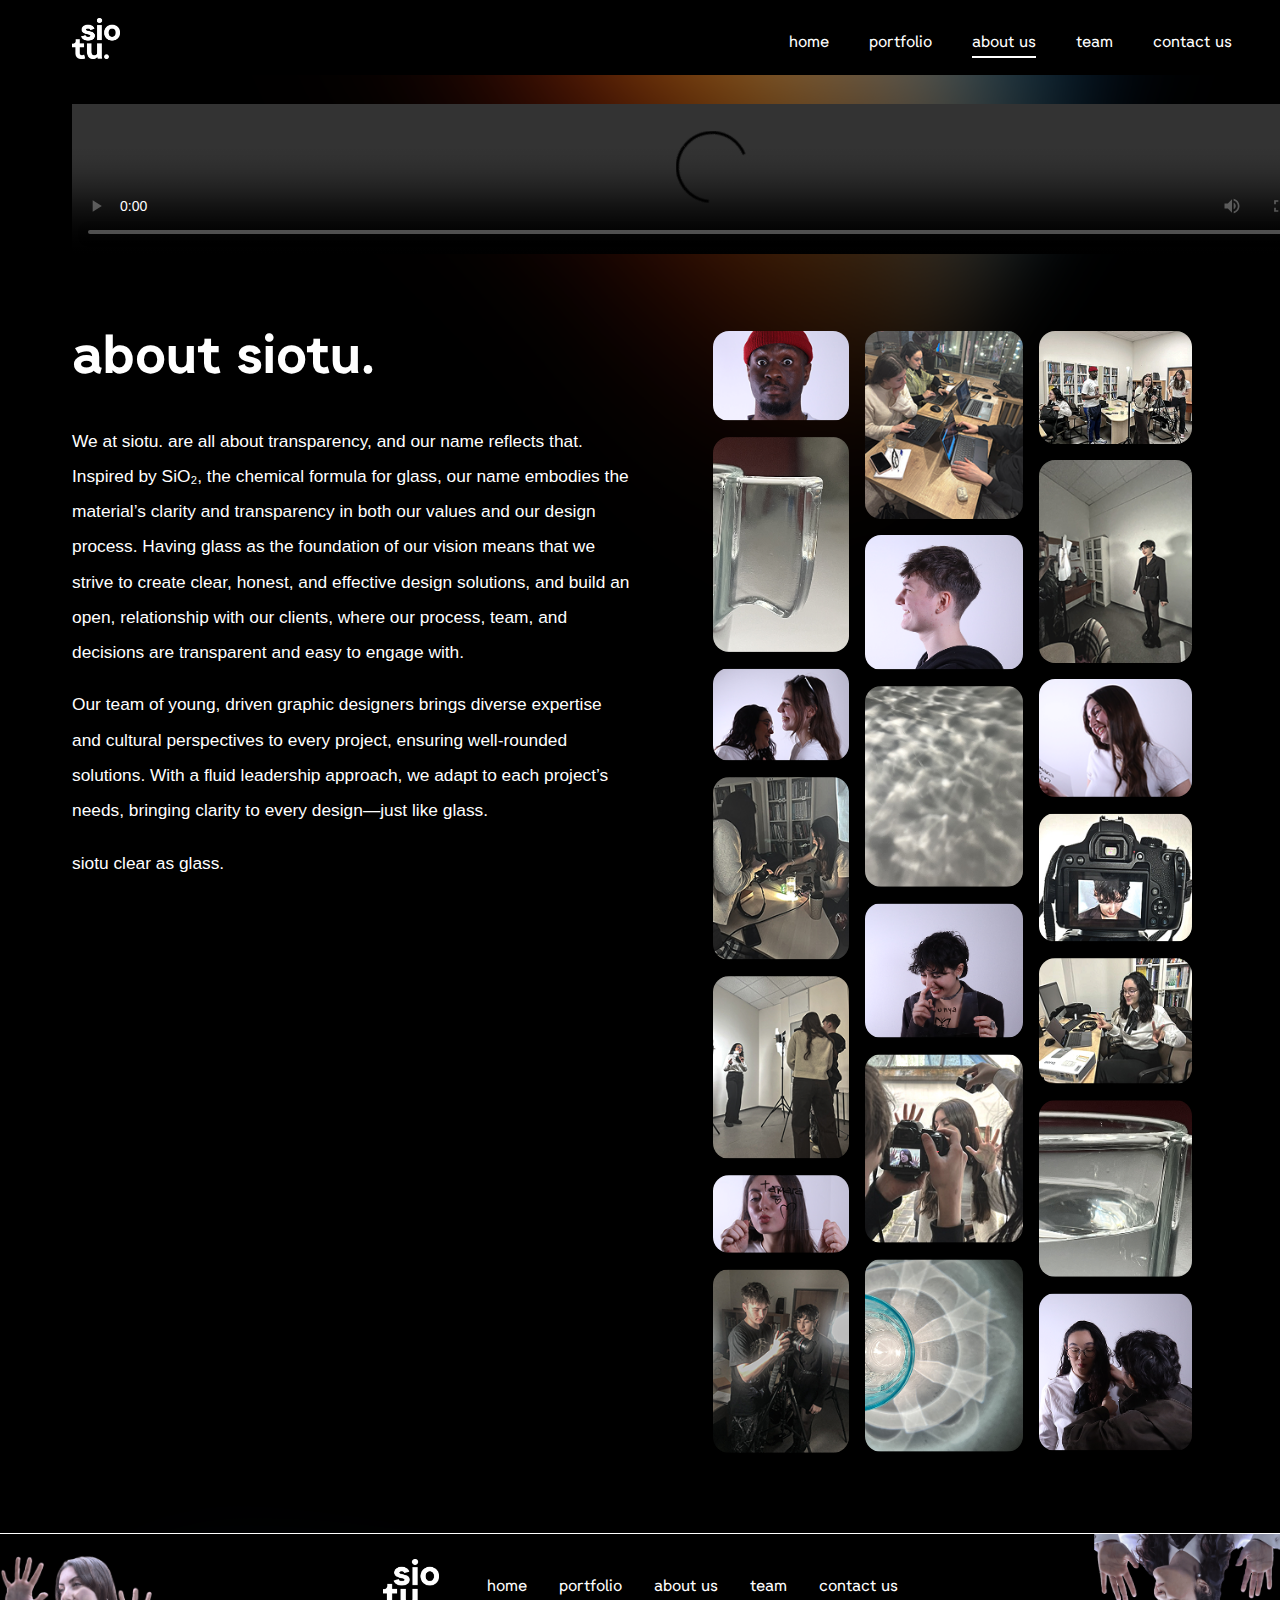
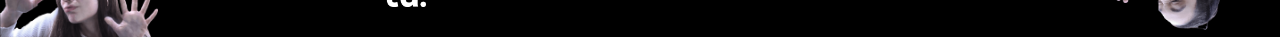
==== about.html @ 98690c86 "Add files via upload" ====
<!DOCTYPE html>
<html lang="en">
<head>
    <meta charset="UTF-8">
    <meta name="viewport" content="width=device-width, initial-scale=1.0">
    <title>siotu.</title>
    <link rel="stylesheet" href="style.css">
</head>

<body>
    <header class="header">
        <div class="logo">
           <a href="/index.html" data-drupal-link-system-path="node/0"> <img src="Images/Logo White.png" alt=""></a>
        </div>
        <nav id="nav1">
            <ul>
                <li><a href="/index.html" data-drupal-link-system-path="node/0">home</a></li>
                <li><a href="/work.html" data-drupal-link-system-path="node/1">portfolio</a></li>
                <li><a href="/about.html" data-drupal-link-system-path="node/2" class="active">about us</a></li>
                <li><a href="/team.html" data-drupal-link-system-path="node/3">team</a></li>
                <li><a href="/contact.html" data-drupal-link-system-path="node/4">contact us</a></li>
            </ul>
        </nav>
    </header>

    <main class="main-about">
        <div class="about-content">
            <video controls>
                <source src="video.mp4" type="video/mp4">
                Your browser does not support the video tag.
            </video>
    
            <section class="abottomsection">
                <div class="atext">
                    <h1>about siotu.</h1>
                    <p>We at siotu. are all about transparency, and our name reflects that. Inspired by SiO₂, the chemical formula for glass, our name embodies the material’s clarity and transparency in both our values and our design process. Having glass as the foundation of our vision means that we strive to create clear, honest, and effective design solutions, and build an open, relationship with our clients, where our process, team, and decisions are transparent and easy to engage with.</p>
                    <p>Our team of young, driven graphic designers brings diverse expertise and cultural perspectives to every project, ensuring well-rounded solutions. With a fluid leadership approach, we adapt to each project’s needs, bringing clarity to every design—just like glass.</p>
                    <p>siotu clear as glass.</p>
                </div>
    
                <div class="aimages-container">
                    <div class="aimages">
                        <img src="Images/Hugo wide eyes.png" alt="Portrait of Hugo with wide eyes">
                        <img src="Images/glass handle.png" alt="Close-up of a glass handle">
                        <img src="Images/M&A hair touchups.png" alt="M & A adjusting hair in a mirror">
                        <img src="Images/T & A light experiment.png" alt="T & A experimenting with light">
                        <img src="Images/N, T & M photo.png" alt="N, T & M taking a group photo">
                        <img src="Images/Tamara kissing.png" alt="Tamara playfully blowing a kiss">
                        <img src="Images/N & H camera settings.png" alt="N & H adjusting camera settings">
                    </div>
                    <div class="aimages">
                        <img src="Images/team computer work.png" alt="team computer">
                        <img src="Images/Nick Profile laughing.png" alt="nick profile laughing">
                        <img src="Images/light effect.png" alt="light effect">
                        <img src="Images/Honya name laugh.png" alt="honya name laugh">
                        <img src="Images/T & N window.png" alt="tamara window">
                        <img src="Images/light & glass effect.png" alt="light and glass">
                    </div>
                    <div class="aimages">
                        <img src="Images/team work.png" alt="team library">
                        <img src="Images/HA photo.png" alt="honya photo">
                        <img src="Images/Tamara layghing.png" alt="tamara laughing">
                        <img src="Images/HA camera.png" alt="Honya camera">
                        <img src="Images/M peace sign.png" alt="maggie peace sign">
                        <img src="Images/glass & water.png" alt="glass and water">
                        <img src="Images/M&HA hair touchup.png" alt="M&H hair">
                    </div>
                </div>
            </section>
        </div>
    </main>
    

    <footer>
        <div class="maggie-glass-image">
         <img src="Images/maggie_glass.png" alt=""> 
        </div>
        <div class="tamara-glass-image">
         <img src="Images/tamara_glass.png" alt=""> 
        </div>
        <div class="footer-content">
         <div class="footer-logo">
             <a href="/index.html" data-drupal-link-system-path="node/0">
                 <img src="Images/Logo White.png" alt="">
             </a>
         </div>
         <nav id="nav2">
             <ul>
                 <li><a href="/index.html" data-drupal-link-system-path="node/0">home</a></li>
                 <li><a href="/work.html" data-drupal-link-system-path="node/1">portfolio</a></li>
                 <li><a href="/about.html" data-drupal-link-system-path="node/2">about us</a></li>
                 <li><a href="/team.html" data-drupal-link-system-path="node/3">team</a></li>
                 <li><a href="/contact.html" data-drupal-link-system-path="node/4">contact us</a></li>
             </ul>
         </nav>
        </div>
    </footer>
</body>
</html>
---- style.css ----
@font-face {
    font-family: 'Giphurs Regular';
    src: url('Fonts/giphurs/Giphurs-Regular.ttf') format('truetype');
}

@font-face {
    font-family: 'Giphurs Bold';
    src: url('Fonts/giphurs/Giphurs-Bold.ttf') format('truetype');
}

@import url('https://fonts.googleapis.com/css2?family=Montserrat:wght@400;700&display=swap');

:root {
    --black : #000;
    --white : #FFFFFF;
    --grey : #f1f1f1;
}

* {
    margin-top: 0;
    margin-left: 0;
    padding: 0;
    box-sizing: border-box;
    list-style: none;
}

body {
    font-family: 'Giphurs Regular';
    background-color: var(--white);
    color: var(--black);
    overflow-x: hidden;
    margin: 0;
    padding: 0;
}

h1{
    font-size: 40pt;
    font-family: 'Giphurs Bold';
}

h2{
    font-size: 30pt;
    font-family: 'Giphurs Regular';
}

h3{
    font-size: 20pt;
    font-family: 'Giphurs Regular';
}

p{
    font-family: 'Montserrat', sans-serif;
    font-size: 13pt;
    font-weight: 300;
    line-height: 2.2rem;
}

/* ------- Header Section ------------------------------------------------------------------------*/
.header{
    display: flex;
    align-items: center;
    justify-content: space-between; 
    position: fixed;
    top: 0;
    left: 0;
    width: 100%;
    background-color: var(--black);
    padding-top: 0.9rem;
    padding-left: 2.5rem;
    padding-right: 1.5rem;
    padding-bottom: 0.4rem;
    font-weight: 400;
    z-index: 1000;
}

.logo img{
    width: 3rem;
    margin-left: 2rem;
}

#nav1 ul {
    display: flex; 
    padding: 0;
    margin: 0;
}

#nav1 ul li {
    margin: 1rem;
    margin-right: 1.5rem;
}

#nav1 ul li a {
    text-decoration: none;
    color: var(--white);
    font-size: 16px;
}

#nav1 ul li a.active {
    border-bottom: 0.15rem solid var(--white); 
    padding-bottom: 0.2rem;
}

#nav1 ul li a:hover {
    border-bottom: 0.15rem solid var(--white); 
    padding-bottom: 0.2rem;
}

/* ------- Home Section ------------------------------------------------------------------------*/
.hero {
    position: relative;
    margin-top: 4.7rem;
    width: 100vw;
    height: calc(100vh - 4.5rem);
    background: url('Images/Landing\ page.png') lightgray -130.393px -1961.419px / 127.287% 439.355% no-repeat;
    display: block;
    overflow: hidden;
    padding-bottom: 2rem;
}

.background-rectangles {
    display: grid;
    grid-template-columns: repeat(5, 1fr);
    grid-template-rows: repeat(3, 1fr);
    gap: 2.5rem;
    position: absolute;
    width: 115%;
    height: 95%;
    top: 0;
    left: 0;
    animation: scroll-background 15s linear infinite;
    overflow: hidden;
}

.background-rectangles div{
    width: 100%;
    height: 100%;
    background-color: var(--grey);
    border-radius: 1rem;
}

.scrolling-wrapper {
    display: flex;
    width: 200%;
    animation: scroll-background 15s linear infinite;
}

.scrolling-wrapper .background-rectangles {
    flex: 1;
}

@keyframes scroll-background {
    from { transform: translateX(0); }
    to { transform: translateX(-20%); }
}

.about{
    margin-left: 4.5rem;
    margin-right: 4.5rem;
    margin-top: 4rem;
    margin-bottom: 4rem;
}

.about p {
    column-count: 2;
    column-gap: 2rem; 
}
   
.services {
    width: 100vw;
    padding-top: 4rem;
    padding-left: 4.5rem;
    padding-bottom: 3.5rem;
    padding-right: 2.5rem;
    background: var(--black);
}

.services h1{
    color: var(--white);
}

.service-cards {
    display: grid;
    grid-template-columns: repeat(3, 1fr);
    grid-template-rows: repeat(2, 1fr);
    gap: 1rem;
}

.service {
    background: white;
    width: 28vw; 
    flex-shrink: auto; 
    scroll-snap-align: start; 
    padding-left: 1.5rem;
    padding-top: 1.5rem;
    padding-bottom: 1rem;
    padding-right: 1rem;
    border-radius: 15px;
    height: fit-content;
    box-shadow: 0px 0px 5px rgba(0,0,0,0.1);
}

.portfolio {
    width: 100vw;
    padding-top: 4rem;
    padding-left: 4.5rem;
    padding-bottom: 3rem;
 }
 
 .works {
    width: 100vw;
    display: flex;
    flex-wrap: nowrap;
    overflow-x: auto;
    scroll-snap-type: x mandatory; 
    padding-bottom: 10px;
    align-items: left;
    gap: 3rem;
    padding-right: 3rem;
 }
 
 .work {
    background: white;
    border-radius: 1rem;
    display: flex;
    flex-direction: column;
    justify-content: space-between; 
    flex-shrink: auto; 
    scroll-snap-align: start;
 }
 
 .work div {
    background-color: var(--grey);
    border-radius: 1rem;
    box-shadow: 0px 0px 5px rgba(0,0,0,0.1);
    height: 20rem;
    width: 29rem;
 }
 
 .work p {
    margin-top: 1rem;
    padding-left: 0.5rem;
 }
 
/* ------- Footer Section ------------------------------------------------------------------------*/
footer {
    background-color: var(--black);
    display: flex;
    align-items: center;
    justify-content: center;
    width: 100vw;
    position: relative;
    height: 6.5rem;
    overflow: hidden;
    padding: 0;
    border-top: 1px solid var(--white); 
}

.tamara-glass-image{
    position: absolute;
    left: 0;
    bottom: 0;
}

.tamara-glass-image img{
    width: auto;
    height: 7rem;
    display: block;
}

.maggie-glass-image {
    position: absolute;
    right: 0;
    top: 0;
    transform: rotate(180deg);
 }

.maggie-glass-image img {
    width: auto;
    height: 6rem;
    display: block;
}

.footer-content{
    display: flex;
    align-items: center;
    gap: 3rem;
    text-align: center;
    padding: 2rem 0;
    z-index: 1;
}

.footer-logo img {
    width: 3.5rem;
    height: auto;
}

#nav2 ul {
    display: flex;
    flex-direction: row;
    list-style: none; 
    padding: 0;
    margin: 0;
    gap: 2rem; 
}

#nav2 ul li a {
    color: white; 
    text-decoration: none; 
    transition: all 0.3s ease-in-out;
}

#nav2 ul li a:hover {
    text-decoration: underline;
}

/* ------- Portfolio Section ------------------------------------------------------------------------*/
.main-work{
    margin-top: 6.5rem;
    margin-left: 4.5rem;
    margin-right: 2.5rem;
}

.main-work h1{
    margin-top: 4rem;
}

.ptext{
    margin-right: 3.5rem;
}

.project{
    display: flex;
    align-items: flex-start; 
    gap: 4.75rem;
    margin-bottom: 6rem;
}

.pimages{
    display: grid;
    grid-template-columns: repeat(3, 1fr); 
    grid-template-rows: repeat(2, 1fr);
    gap: 1.5rem;
    padding-top: 1rem;
}

.wsquare{
    width: 15rem;
    height: 15rem;
    border-radius: 1rem;
    background: #F1F1F1;
}

.wrectangle{
    grid-column: span 2; 
    width: 100%; 
    height: 15rem;
    border-radius: 1rem;
    background: #F1F1F1;
}

.wbig {
    grid-column: span 2;
    grid-row: span 2;
    width: 31rem;
    height: 100%;
    border-radius: 1rem;
    background: #F1F1F1;
}

/* ------- About Section ------------------------------------------------------------------------*/
.main-about{
    background: url(Images/About\ us\ background.png);
    background-size: cover;
    background-color: var(--black);
    background-repeat: no-repeat;
    min-height: 100%;
    padding-top: 6.5rem;
    display: flex;
    flex-direction: column;
    color: var(--white);
}

.about-content{
    margin-left: 4.5rem;
    margin-right: 4.5rem;
    margin-top: 0;
    margin-bottom: 4rem;
}

.about-content video{
    width: 80rem;
    height: 100%;
}

.abottomsection {
    display: flex;
    justify-content: space-between;
    align-items: flex-start;
    gap: 3rem;
    margin-top: 3.5rem;
}

.atext {
    width: 50%;
    max-width: 35rem;
}

a.text p{
    font-size: 15pt;
}

.aimages-container {
    padding: 1rem;
    display: flex;
    gap: 1rem;
    width: 45%;
}

.aimages{
    display: flex;
    flex-direction: column;
    gap: 1rem;
}

.aimages-container img {
    width: 100%;
    border-radius: 1rem;
    object-fit: cover;
}

/* ------- Team Section ------------------------------------------------------------------------*/
.main-team{
    background: url(Images/team.png);
    background-size: cover;
    background-color: var(--black);
    background-repeat: no-repeat;
    min-height: 100%;
    padding-top: 6.5rem;
    display: flex;
    flex-direction: column;
}

.content h2{
    color: #FFFFFF;
    margin-left: 4.5rem;
    margin-right: 3.5rem;
    margin-bottom: 3.5rem;
}

.person h2{
    color: #000;
    margin: 2rem 0 1.5rem 0;
    text-align: left;
    font-family: 'Giphurs Bold';
}

.people {
    display: grid;
    grid-template-columns: repeat(2, 1fr);
    gap: 5.5rem;
    justify-content: space-between;
    margin-left: 4.5rem;
    margin-top: 4rem;
    margin-right: 3.5rem; 
    margin-bottom: 6rem;
}

.person {
    background: #FFFFFF;
    padding-top: 2.2rem;
    padding-left: 2.2rem;
    padding-right: 2.2rem;
    border-radius: 1rem;
    width: 36rem;
    padding-bottom: 2.2rem;
}

.person img {
    width: 100%;
    height: 17rem;
    border-radius: 1rem;
    object-fit: cover;
    display: block;
    border: 1px solid #000;
    transition: opacity 0.3s ease-in-out;
}

.person p{
    margin-top: 0.5rem;
    margin-bottom: 0.2rem; 
    text-align: left; 
}

/* Default images */
.person:nth-child(1) img { content: url("Images/Anne-Marie\ name.JPG"); }
.person:nth-child(2) img { content: url("Images/Honya\ name.png"); }
.person:nth-child(3) img { content: url("Images/Hugo\ name.JPG"); }
.person:nth-child(4) img { content: url("Images/Maggie\ name.JPG"); }
.person:nth-child(5) img { content: url("Images/Nick\ name.png"); }
.person:nth-child(6) img { content: url("Images/Tamara\ name.JPG"); }

/* Hover images */
.person:nth-child(1):hover img { content: url("Images/anne-marie_glass.png"); }
.person:nth-child(2):hover img { content: url("Images/honya_glass.png"); }
.person:nth-child(3):hover img { content: url("Images/hugo.glass.png"); }
.person:nth-child(4):hover img { content: url("Images/maggie_glass.png"); }
.person:nth-child(5):hover img { content: url("Images/nick.glass.png"); }
.person:nth-child(6):hover img { content: url("Images/tamara_glass.png"); }

/* ------- Contact Section ------------------------------------------------------------------------*/
.main-contact{
    margin-top: 6.5rem;
    margin-left: 4.5rem;
    display: flex;
}

.object img{
    height: 30rem;
    margin-left: 25rem;
    margin-top: 3.8rem;
    margin-bottom: 1.55rem;
}

.cinformation{
    margin-bottom: 2.5rem;
}

.main-contact h2{
    margin-top: 3rem;
    margin-bottom: 3rem;
}

.icons{
    margin-bottom: 3rem;
    display: flex;
    gap: 2rem;
}

.icons img{
    width: 3.5rem;
}

.main-contact h3 {
    margin-bottom: 0.7rem; 
 }

.main-contact p{
    margin-top: 0.3rem;
    margin-bottom: 0.1rem;
}
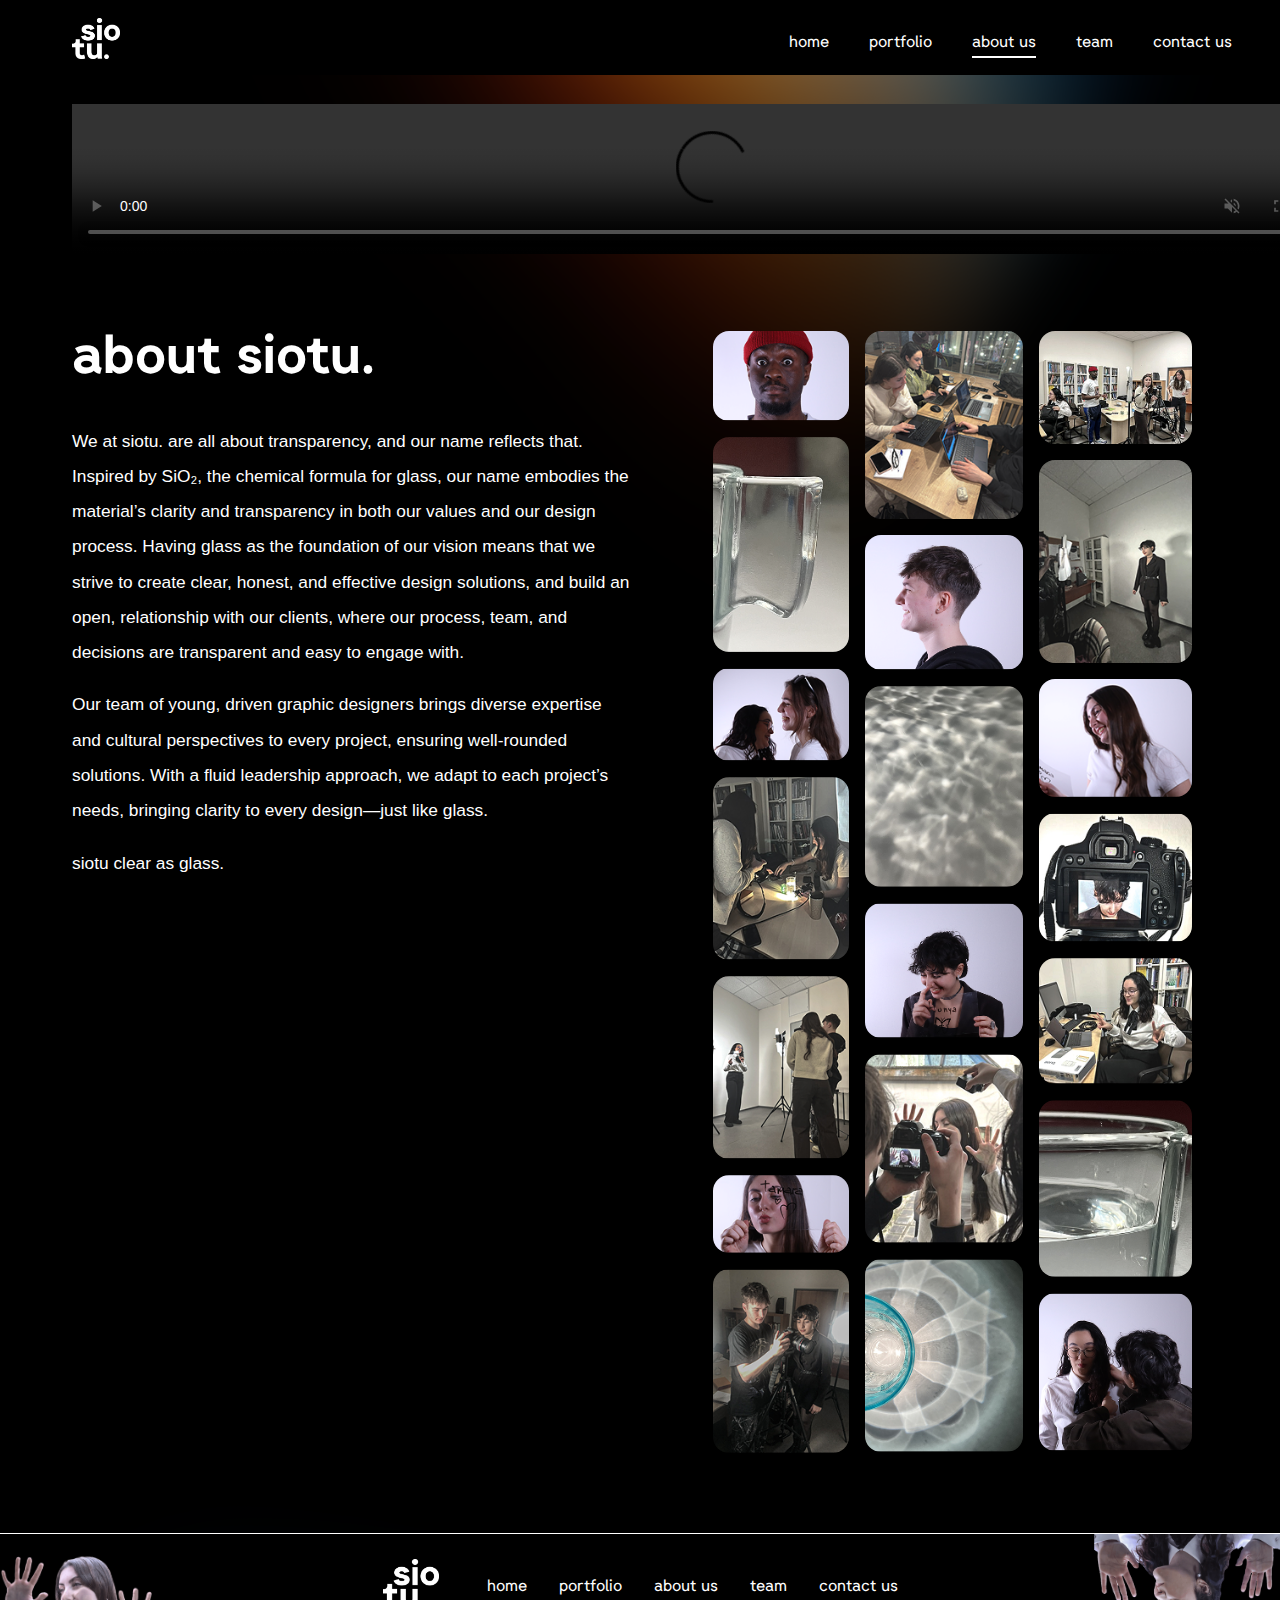
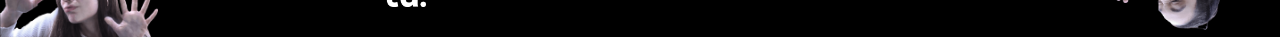
==== commit 9bbfee57: "Update about.html" ====
--- a/about.html
+++ b/about.html
@@ -25,9 +25,8 @@
 
     <main class="main-about">
         <div class="about-content">
-            <video controls>
-                <source src="video.mp4" type="video/mp4">
-                Your browser does not support the video tag.
+            <video controls autoplay muted>
+                <source src="Videos/Promo video.mov" type="video/mp4">
             </video>
     
             <section class="abottomsection">
@@ -96,4 +95,4 @@
         </div>
     </footer>
 </body>
-</html>+</html>
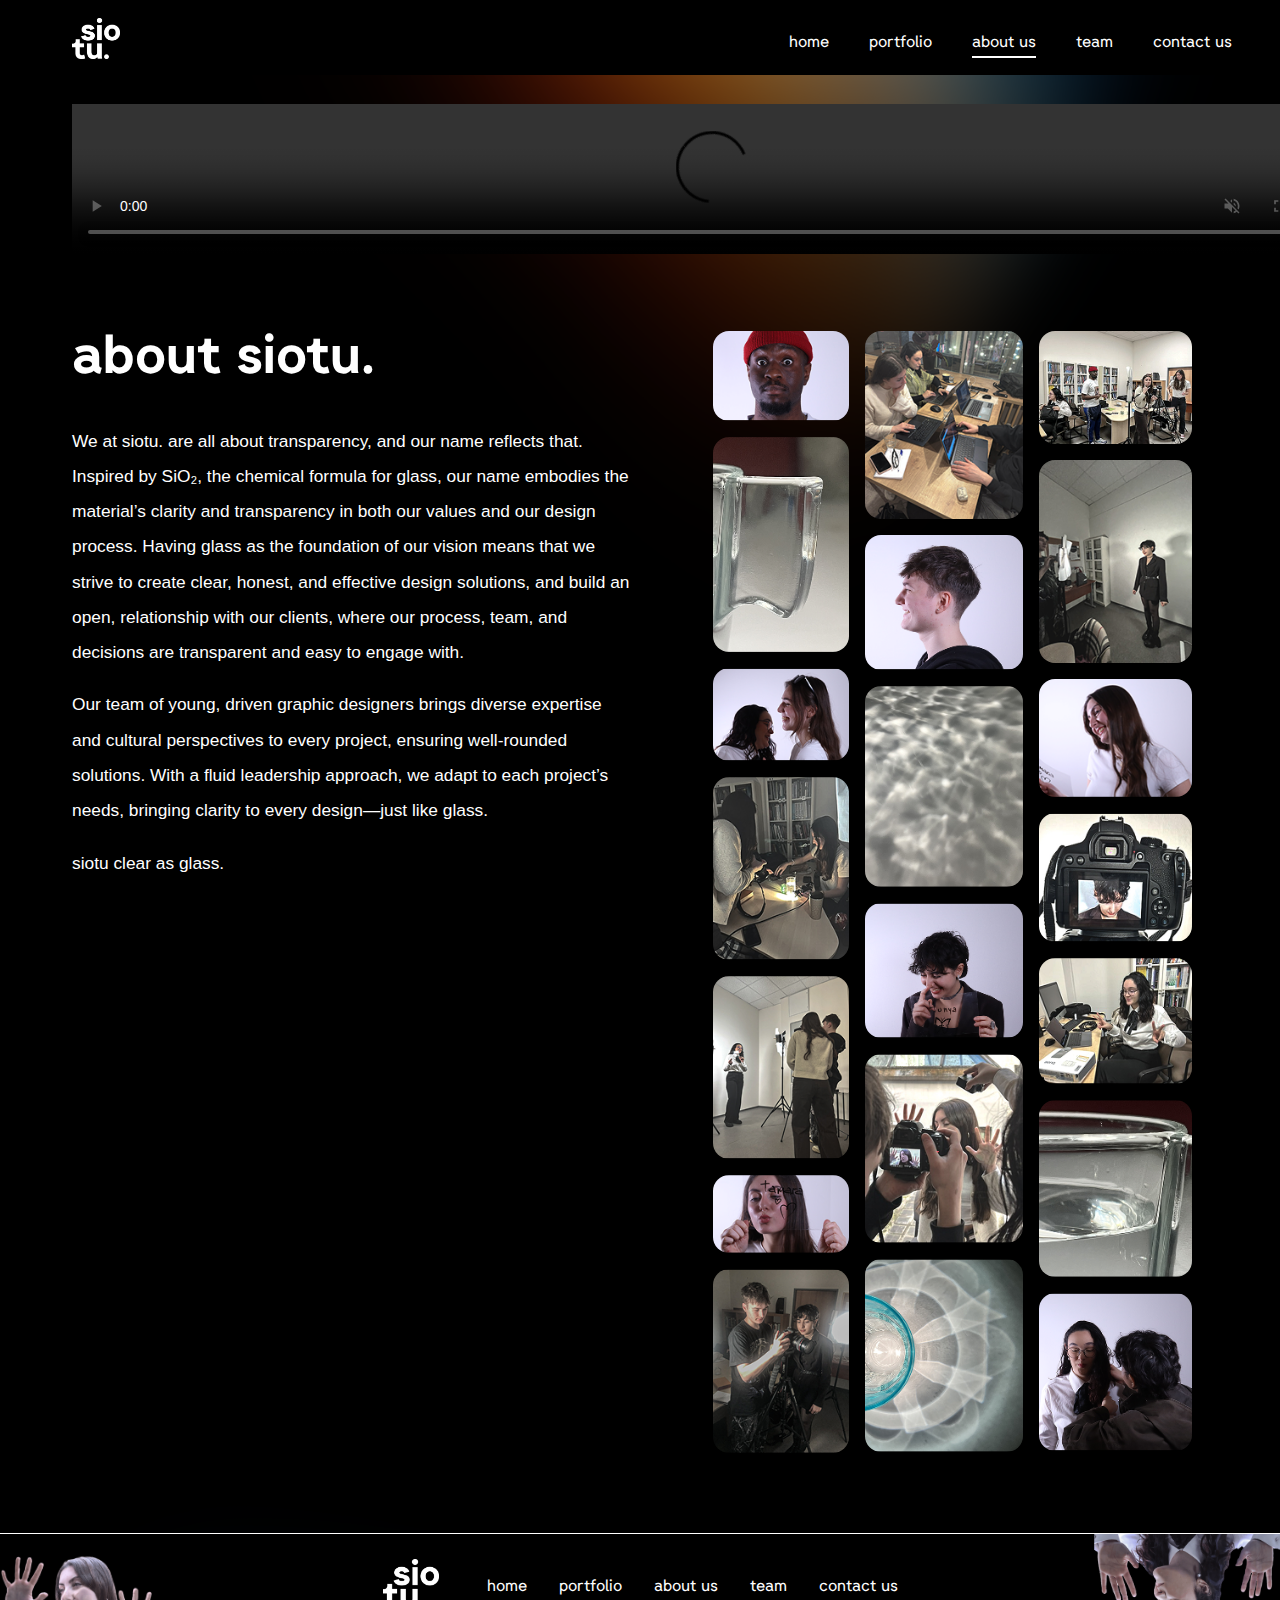
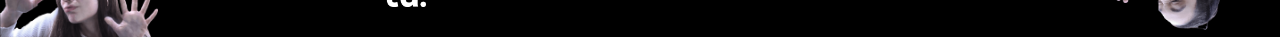
==== commit df22cc38: "Update about.html" ====
--- a/about.html
+++ b/about.html
@@ -69,7 +69,6 @@
         </div>
     </main>
     
-
     <footer>
         <div class="maggie-glass-image">
          <img src="Images/maggie_glass.png" alt=""> 
@@ -93,6 +92,6 @@
              </ul>
          </nav>
         </div>
-    </footer>
+     </footer>
 </body>
 </html>
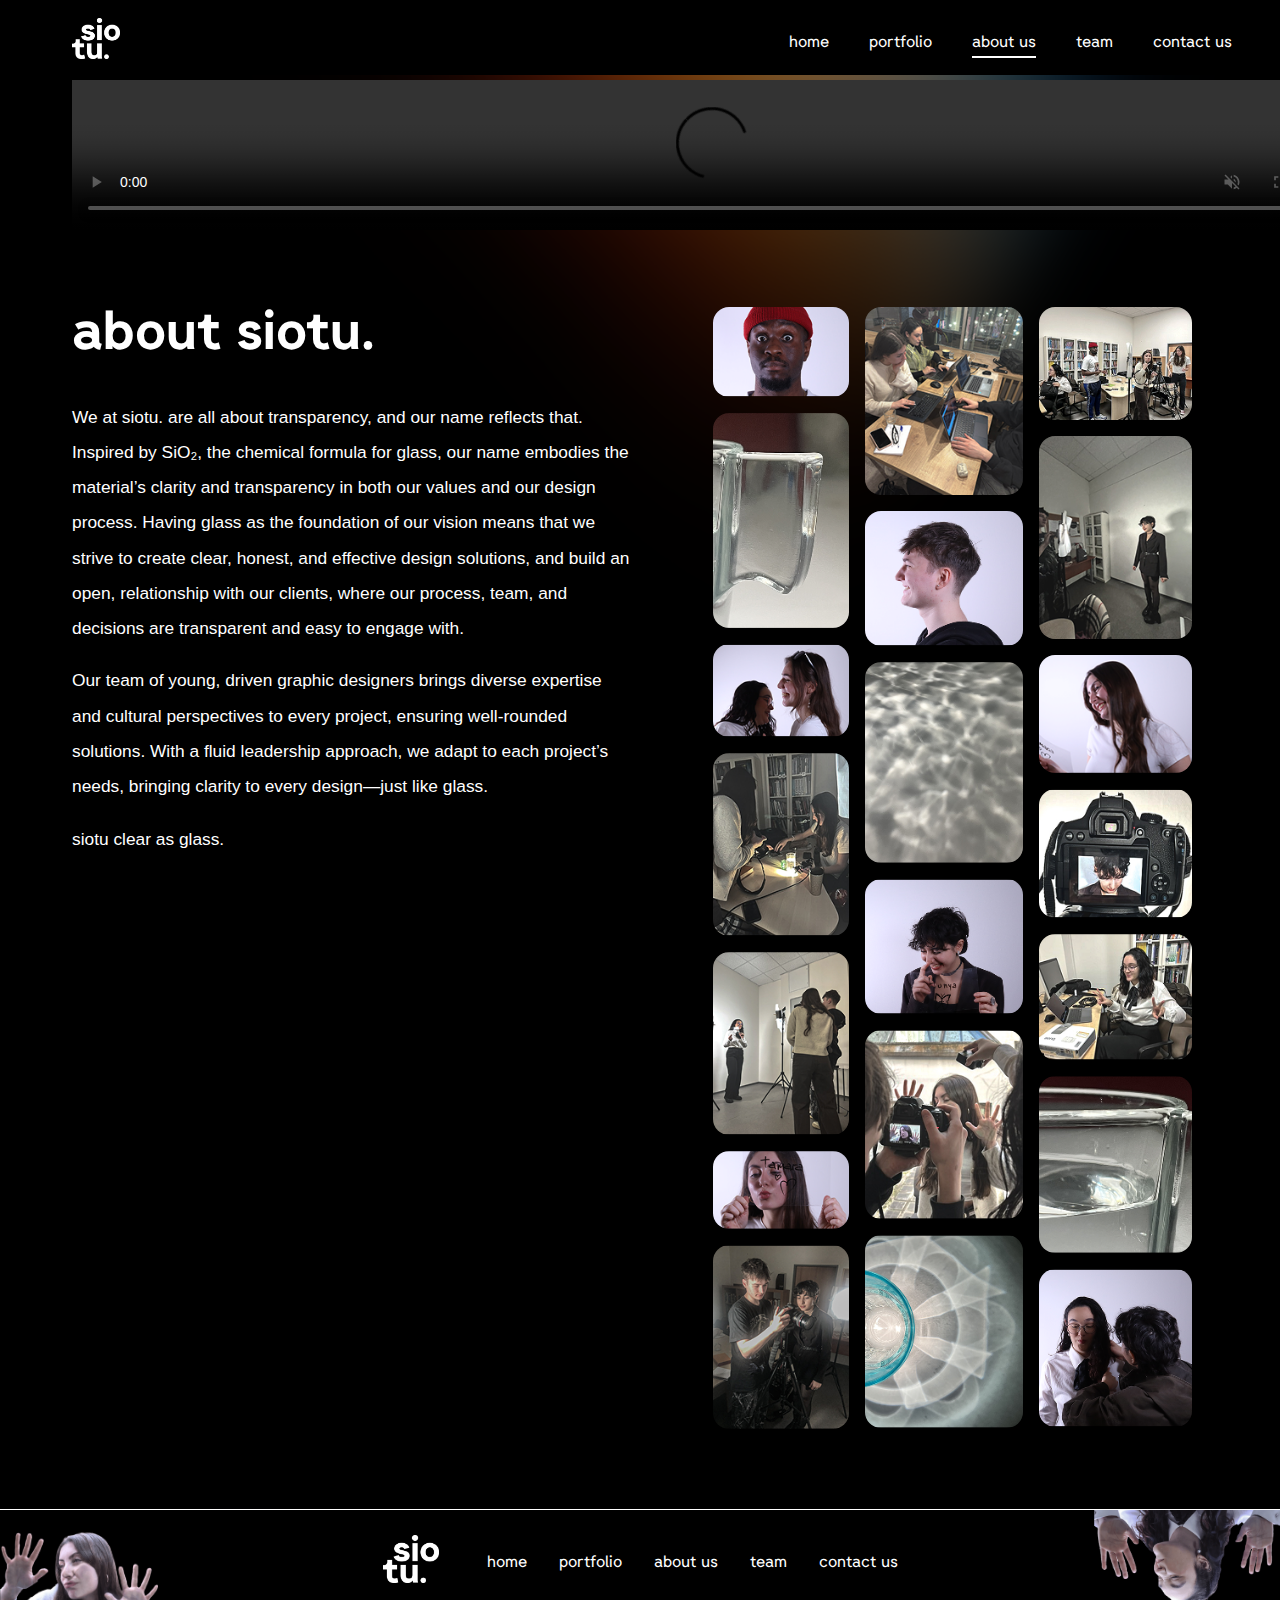
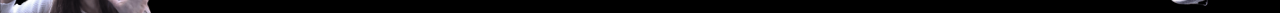
==== commit dfccc11f: "Update about.html" ====
--- a/about.html
+++ b/about.html
@@ -34,7 +34,7 @@
                     <h1>about siotu.</h1>
                     <p>We at siotu. are all about transparency, and our name reflects that. Inspired by SiO₂, the chemical formula for glass, our name embodies the material’s clarity and transparency in both our values and our design process. Having glass as the foundation of our vision means that we strive to create clear, honest, and effective design solutions, and build an open, relationship with our clients, where our process, team, and decisions are transparent and easy to engage with.</p>
                     <p>Our team of young, driven graphic designers brings diverse expertise and cultural perspectives to every project, ensuring well-rounded solutions. With a fluid leadership approach, we adapt to each project’s needs, bringing clarity to every design—just like glass.</p>
-                    <p>siotu clear as glass.</p>
+                    <p class="slogan">siotu clear as glass.</p>
                 </div>
     
                 <div class="aimages-container">
--- a/style.css
+++ b/style.css
@@ -31,6 +31,7 @@
     overflow-x: hidden;
     margin: 0;
     padding: 0;
+    height: 100%;
 }
 
 h1{
@@ -115,43 +116,42 @@
     display: block;
     overflow: hidden;
     padding-bottom: 2rem;
-}
-
-.background-rectangles {
+ }
+ 
+ .scroll {
+    overflow: hidden;
+    position: relative;
+    width: 100%;
+ }
+ 
+ .background-rectangles {
+    padding-top: 1.4rem;
     display: grid;
-    grid-template-columns: repeat(5, 1fr);
+    grid-template-columns: repeat(12, 1fr);
     grid-template-rows: repeat(3, 1fr);
-    gap: 2.5rem;
-    position: absolute;
-    width: 115%;
-    height: 95%;
-    top: 0;
-    left: 0;
-    animation: scroll-background 15s linear infinite;
-    overflow: hidden;
-}
-
-.background-rectangles div{
-    width: 100%;
-    height: 100%;
+    gap: 2rem;
+    width: calc(100% * 2);
+    animation: scroll-background 50s linear infinite;
+ }
+ 
+ .background-rectangles div {
+    width: 18rem;
+    height: 12.1rem;
     background-color: var(--grey);
-    border-radius: 1rem;
-}
-
-.scrolling-wrapper {
-    display: flex;
-    width: 200%;
-    animation: scroll-background 15s linear infinite;
-}
-
-.scrolling-wrapper .background-rectangles {
-    flex: 1;
-}
-
-@keyframes scroll-background {
+    border-radius: 1.2rem;
+    padding: 0px;
+    border: 1.5px solid #000;
+ }
+ 
+ .background-rectangles img {
+    width: 100%;
+    border-radius: 1rem;
+ }
+ 
+ @keyframes scroll-background {
     from { transform: translateX(0); }
-    to { transform: translateX(-20%); }
-}
+    to { transform: translateX(-50%); }
+ }
 
 .about{
     margin-left: 4.5rem;
@@ -235,24 +235,48 @@
     height: 20rem;
     width: 29rem;
  }
+
+ .work div img{
+    width: 100%;
+    border-radius: 1rem;
+ }
  
  .work p {
     margin-top: 1rem;
     padding-left: 0.5rem;
+    font-weight: 500;
  }
  
 /* ------- Footer Section ------------------------------------------------------------------------*/
-footer {
+footer{
     background-color: var(--black);
     display: flex;
     align-items: center;
     justify-content: center;
     width: 100vw;
     position: relative;
+    bottom: 0;
+    left: 0;
     height: 6.5rem;
     overflow: hidden;
     padding: 0;
-    border-top: 1px solid var(--white); 
+    border-top: 1px solid var(--white);
+}
+
+.footervariant{
+    background-color: var(--black);
+    display: flex;
+    align-items: center;
+    justify-content: center;
+    width: 100vw;
+    position: fixed;
+    bottom: 0;
+    left: 0;
+    height: 6.5rem;
+    overflow: hidden;
+    padding: 0;
+    border-top: 1px solid var(--white);
+    z-index: 9999;
 }
 
 .tamara-glass-image{
@@ -321,7 +345,7 @@
 }
 
 .main-work h1{
-    margin-top: 4rem;
+    margin-top: 8rem;
 }
 
 .ptext{
@@ -331,7 +355,7 @@
 .project{
     display: flex;
     align-items: flex-start; 
-    gap: 4.75rem;
+    gap: 5rem;
     margin-bottom: 6rem;
 }
 
@@ -347,7 +371,13 @@
     width: 15rem;
     height: 15rem;
     border-radius: 1rem;
-    background: #F1F1F1;
+    background: var(--white);
+    border: 1.5px solid #000;
+}
+
+.wsquare img{
+    width: 100%;
+    border-radius: 0.9rem;
 }
 
 .wrectangle{
@@ -356,15 +386,27 @@
     height: 15rem;
     border-radius: 1rem;
     background: #F1F1F1;
+    border: 1.5px solid #000;
+}
+
+.wrectangle img{
+    width: 100%;
+    border-radius: 0.9rem;
 }
 
 .wbig {
     grid-column: span 2;
     grid-row: span 2;
     width: 31rem;
-    height: 100%;
+    height: 31.5rem;
     border-radius: 1rem;
     background: #F1F1F1;
+    border: 1.5px solid #000;
+}
+
+.wbig img{
+    width: 100%;
+    border-radius: 0.9rem;
 }
 
 /* ------- About Section ------------------------------------------------------------------------*/
@@ -374,7 +416,7 @@
     background-color: var(--black);
     background-repeat: no-repeat;
     min-height: 100%;
-    padding-top: 6.5rem;
+    padding-top: 5rem;
     display: flex;
     flex-direction: column;
     color: var(--white);
@@ -441,14 +483,14 @@
 }
 
 .content h2{
-    color: #FFFFFF;
+    color: var(--white);
     margin-left: 4.5rem;
     margin-right: 3.5rem;
     margin-bottom: 3.5rem;
 }
 
 .person h2{
-    color: #000;
+    color: var(--black);
     margin: 2rem 0 1.5rem 0;
     text-align: left;
     font-family: 'Giphurs Bold';
@@ -466,7 +508,7 @@
 }
 
 .person {
-    background: #FFFFFF;
+    background: var(--white);
     padding-top: 2.2rem;
     padding-left: 2.2rem;
     padding-right: 2.2rem;
@@ -481,7 +523,7 @@
     border-radius: 1rem;
     object-fit: cover;
     display: block;
-    border: 1px solid #000;
+    border: 1.5px solid #000;
     transition: opacity 0.3s ease-in-out;
 }
 
@@ -492,10 +534,10 @@
 }
 
 /* Default images */
-.person:nth-child(1) img { content: url("Images/Anne-Marie\ name.JPG"); }
+.person:nth-child(1) img { content: url("Images/Anne-Marie\ name.jpg"); }
 .person:nth-child(2) img { content: url("Images/Honya\ name.png"); }
-.person:nth-child(3) img { content: url("Images/Hugo\ name.JPG"); }
-.person:nth-child(4) img { content: url("Images/Maggie\ name.JPG"); }
+.person:nth-child(3) img { content: url("Images/Hugo\ name.jpg"); }
+.person:nth-child(4) img { content: url("Images/Maggie\ name.jpg"); }
 .person:nth-child(5) img { content: url("Images/Nick\ name.png"); }
 .person:nth-child(6) img { content: url("Images/Tamara\ name.JPG"); }
 
@@ -509,16 +551,26 @@
 
 /* ------- Contact Section ------------------------------------------------------------------------*/
 .main-contact{
-    margin-top: 6.5rem;
+    margin-top: 0;
     margin-left: 4.5rem;
     display: flex;
 }
 
+.main-contact h1{
+    padding-top: 7.5rem;
+}
+
+.object{
+    position: relative;
+}
+
 .object img{
-    height: 30rem;
-    margin-left: 25rem;
-    margin-top: 3.8rem;
+    height: 45rem;
+    margin-left: 22rem;
+    margin-top: 0;
     margin-bottom: 1.55rem;
+    position: absolute;
+    top: -10rem;
 }
 
 .cinformation{
@@ -547,4 +599,4 @@
 .main-contact p{
     margin-top: 0.3rem;
     margin-bottom: 0.1rem;
-}+}
